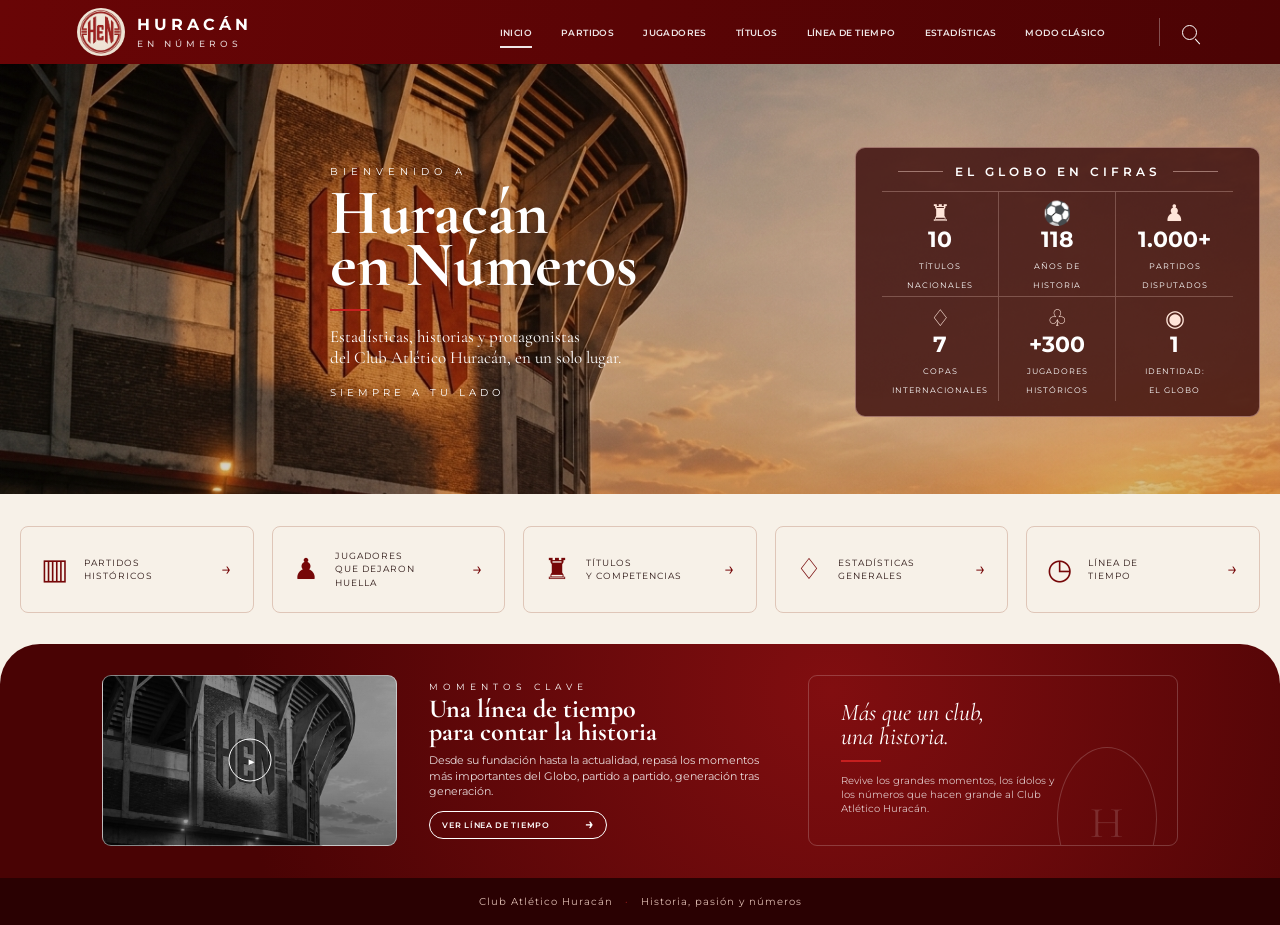
==== index.html @ 490a6d32 "first commit" ====
<!DOCTYPE html>
<html lang="es">
<head>
  <meta charset="UTF-8">
  <meta name="viewport" content="width=device-width, initial-scale=1.0">
  <meta name="description" content="Huracán en Números: estadísticas, historias y protagonistas del Club Atlético Huracán.">
  <title>Huracán en Números</title>
  <link rel="icon" type="image/png" href="img/letra-h.png">
  <link rel="preconnect" href="https://fonts.googleapis.com">
  <link rel="preconnect" href="https://fonts.gstatic.com" crossorigin>
  <link href="https://fonts.googleapis.com/css2?family=Cormorant+Garamond:wght@500;600;700&family=Montserrat:wght@400;500;600;700&display=swap" rel="stylesheet">
  <link rel="stylesheet" href="styles.css">
</head>
<body>
  <header class="site-header">
    <a class="brand" href="#inicio" aria-label="Huracán en Números, inicio">
      <img src="img/LOGO_HEN.jpg" alt="Escudo de Huracán en Números">
      <span>HURACÁN<small>EN NÚMEROS</small></span>
    </a>
    <button class="menu-toggle" type="button" aria-label="Abrir menú" aria-expanded="false">
      <span></span><span></span><span></span>
    </button>
    <nav class="main-nav" aria-label="Navegación principal">
      <a class="active" href="#inicio">Inicio</a>
      <a href="#partidos">Partidos</a>
      <a href="#jugadores">Jugadores</a>
      <a href="#titulos">Títulos</a>
      <a href="#historia">Línea de tiempo</a>
      <a href="#estadisticas">Estadísticas</a>
      <a href="#clasico">Modo clásico</a>
      <button class="search-button" type="button" aria-label="Buscar">
        <span></span>
      </button>
    </nav>
  </header>

  <main>
    <section class="hero" id="inicio">
      <div class="hero-content">
        <div class="welcome">
          <p class="eyebrow">Bienvenido a</p>
          <h1>Huracán<br>en Números</h1>
          <div class="red-rule"></div>
          <p class="hero-copy">Estadísticas, historias y protagonistas<br class="desktop-only"> del Club Atlético Huracán, en un solo lugar.</p>
          <p class="signature">Siempre a tu lado</p>
        </div>
        <div class="numbers-card">
          <div class="card-heading"><span></span><h2>El globo en cifras</h2><span></span></div>
          <div class="stats-grid">
            <div class="stat"><span class="stat-icon">♜</span><strong data-count="10">10</strong><small>Títulos<br>nacionales</small></div>
            <div class="stat"><span class="stat-icon">⚽</span><strong data-count="118">118</strong><small>Años de<br>historia</small></div>
            <div class="stat"><span class="stat-icon">♟</span><strong>1.000+</strong><small>Partidos<br>disputados</small></div>
            <div class="stat"><span class="stat-icon">♢</span><strong data-count="7">7</strong><small>Copas<br>internacionales</small></div>
            <div class="stat"><span class="stat-icon">♧</span><strong>+300</strong><small>Jugadores<br>históricos</small></div>
            <div class="stat"><span class="stat-icon">◉</span><strong>1</strong><small>Identidad:<br>el Globo</small></div>
          </div>
        </div>
      </div>
    </section>

    <section class="quick-links" aria-label="Accesos rápidos">
      <a href="#partidos" id="partidos"><span class="quick-icon">▥</span><span>Partidos<br>históricos</span><b>→</b></a>
      <a href="#jugadores" id="jugadores"><span class="quick-icon">♟</span><span>Jugadores<br>que dejaron huella</span><b>→</b></a>
      <a href="#titulos" id="titulos"><span class="quick-icon">♜</span><span>Títulos<br>y competencias</span><b>→</b></a>
      <a href="#estadisticas" id="estadisticas"><span class="quick-icon">♢</span><span>Estadísticas<br>generales</span><b>→</b></a>
      <a href="#historia" id="historia"><span class="quick-icon">◷</span><span>Línea de<br>tiempo</span><b>→</b></a>
    </section>

    <section class="story-section">
      <div class="story-media" role="img" aria-label="La hinchada de Huracán">
        <div class="play-button" aria-hidden="true">▶</div>
      </div>
      <div class="story-copy">
        <p class="eyebrow">Momentos clave</p>
        <h2>Una línea de tiempo<br>para contar la historia</h2>
        <p>Desde su fundación hasta la actualidad, repasá los momentos más importantes del Globo, partido a partido, generación tras generación.</p>
        <a class="outline-button" href="#historia">Ver línea de tiempo <span>→</span></a>
      </div>
      <aside class="quote-card" id="clasico">
        <p>Más que un club,<br>una historia.</p>
        <div class="red-rule"></div>
        <small>Revive los grandes momentos, los ídolos y los números que hacen grande al Club Atlético Huracán.</small>
        <div class="balloon" aria-hidden="true">H</div>
      </aside>
    </section>
  </main>

  <footer class="site-footer">Club Atlético Huracán <span>·</span> Historia, pasión y números</footer>
  <script src="script.js"></script>
</body>
</html>
---- styles.css ----
:root {
  --red: #760708;
  --deep-red: #450405;
  --cream: #f7f1e8;
  --ink: #2d1715;
  --line: rgba(111, 35, 26, .2);
}

* { box-sizing: border-box; }
html { scroll-behavior: smooth; }
body { min-height: 100vh; margin: 0; display: flex; flex-direction: column; color: var(--ink); background: var(--cream); font-family: Montserrat, sans-serif; overflow-x: hidden; }
main { flex: 1; display: flex; flex-direction: column; }

.site-header { height: 64px; padding: 0 max(6vw, 28px); display: flex; align-items: center; justify-content: space-between; background: linear-gradient(100deg, #690506, #4b0304); color: #fff; position: relative; z-index: 5; }
.brand { color: inherit; display: flex; gap: 12px; align-items: center; text-decoration: none; }
.brand img { width: 48px; height: 48px; border-radius: 50%; object-fit: cover; }
.brand span { font-weight: 700; font-size: 16px; letter-spacing: 4px; }
.brand small { display: block; margin-top: 4px; font-size: 9px; font-weight: 500; letter-spacing: 4px; opacity: .8; }
.main-nav { display: flex; height: 100%; align-items: center; gap: 29px; }
.main-nav a { color: #fff; text-decoration: none; text-transform: uppercase; font-size: 9px; font-weight: 600; letter-spacing: .4px; opacity: .9; height: 100%; display: flex; align-items: center; position: relative; }
.main-nav a.active::after { content: ""; position: absolute; bottom: 16px; left: 0; right: 0; height: 2px; background: #fff; }
.search-button { border: 0; border-left: 1px solid rgba(255,255,255,.3); background: transparent; margin-left: 25px; padding: 0 0 0 22px; width: 44px; height: 28px; }
.search-button span { display: block; width: 15px; height: 15px; border: 1.5px solid #fff; border-radius: 50%; position: relative; }
.search-button span::after { content: ""; width: 7px; height: 1px; background: #fff; position: absolute; right: -5px; bottom: -3px; transform: rotate(48deg); }
.menu-toggle { display: none; }

.hero { min-height: 370px; color: #fff; background: linear-gradient(90deg, rgba(19,4,2,.18), rgba(73,10,4,.22)), url("img/FONDO_HEN.jpg") center 43% / cover; }
.hero-content { max-width: 1140px; min-height: 370px; margin: auto; display: flex; align-items: center; justify-content: space-between; padding: 36px 20px 30px; }
.welcome { margin-left: 25%; }
.eyebrow, .signature { margin: 0; text-transform: uppercase; letter-spacing: 5px; font-size: 10px; }
h1, h2 { font-family: "Cormorant Garamond", serif; }
h1 { line-height: .82; font-size: clamp(52px, 5vw, 68px); margin: 9px 0 17px; }
.red-rule { background: #c61f1f; height: 2px; width: 40px; margin: 0 0 15px; }
.hero-copy { font: 17px/1.25 "Cormorant Garamond", serif; margin: 0 0 18px; }
.signature { font-size: 10px; letter-spacing: 4px; }
.numbers-card { background: rgba(53, 6, 6, .78); border: 1px solid rgba(255, 211, 197, .45); border-radius: 10px; width: 405px; padding: 16px 26px 15px; }
.card-heading { display: flex; align-items: center; gap: 12px; justify-content: center; margin-bottom: 12px; }
.card-heading span { width: 45px; height: 1px; background: rgba(255,220,208,.45); }
.card-heading h2 { font: 600 12px Montserrat, sans-serif; text-transform: uppercase; letter-spacing: 4px; margin: 0; }
.stats-grid { display: grid; grid-template-columns: repeat(3, 1fr); border-top: 1px solid rgba(255,220,208,.28); }
.stat { min-height: 99px; text-align: center; border-right: 1px solid rgba(255,220,208,.25); padding: 9px 6px 4px; }
.stat:nth-child(3n) { border-right: 0; }
.stat:nth-child(n+4) { border-top: 1px solid rgba(255,220,208,.25); }
.stat-icon { display: block; font-size: 23px; line-height: 25px; color: #ffe5d9; }
.stat strong { display: block; font-size: 22px; line-height: 28px; }
.stat small { font-size: 8px; line-height: 1.35; text-transform: uppercase; letter-spacing: 1px; }

.quick-links { display: grid; grid-template-columns: repeat(5, 1fr); gap: 18px; width: 100%; max-width: 1140px; margin: 0 auto; padding: 27px 20px 20px; }
.quick-links a { min-height: 62px; padding: 10px 15px; display: flex; align-items: center; gap: 15px; border: 1px solid #dfc6b8; border-radius: 8px; color: var(--ink); text-decoration: none; text-transform: uppercase; font-size: 9px; line-height: 1.5; letter-spacing: 1px; transition: background .2s, transform .2s; }
.quick-links a:hover { background: #fffaf5; transform: translateY(-2px); }
.quick-icon { font-size: 29px; color: var(--red); }
.quick-links b { color: var(--red); font-size: 18px; margin-left: auto; font-weight: 400; }

.story-section { flex: 1; min-height: 230px; color: #fff; background: radial-gradient(circle at 65% 20%, #810e10, #490304 70%); border-radius: 40px 40px 0 0; padding: 23px max(8vw, 30px) 25px; display: grid; grid-template-columns: 295px 1fr 370px; gap: 32px; align-items: center; overflow: hidden; }
.story-media { height: 164px; border: 1px solid rgba(255,255,255,.5); border-radius: 9px; background: linear-gradient(rgba(0,0,0,.15), rgba(0,0,0,.4)), url("img/FONDO_HEN.jpg") left center / 470px 260px; position: relative; filter: grayscale(1); }
.play-button { position: absolute; width: 43px; height: 43px; border: 1px solid white; border-radius: 50%; top: 50%; left: 50%; transform: translate(-50%,-50%); display: grid; place-items: center; font-size: 14px; padding-left: 3px; }
.story-copy .eyebrow { font-size: 9px; margin-bottom: 5px; }
.story-copy h2 { font-size: 26px; line-height: .92; margin: 0 0 9px; }
.story-copy > p:not(.eyebrow) { font-size: 11px; line-height: 1.4; max-width: 350px; margin: 0 0 12px; opacity: .85; }
.outline-button { display: inline-flex; justify-content: space-between; width: 178px; border: 1px solid #fff; border-radius: 20px; color: #fff; padding: 8px 12px; text-decoration: none; text-transform: uppercase; font-size: 8px; font-weight: 600; letter-spacing: .7px; }
.outline-button span { font-size: 15px; line-height: 8px; }
.quote-card { height: 166px; border: 1px solid rgba(255,255,255,.2); border-radius: 9px; padding: 25px 32px; position: relative; overflow: hidden; }
.quote-card p { font: italic 24px/1 "Cormorant Garamond", serif; margin: 0 0 11px; }
.quote-card .red-rule { margin-bottom: 12px; }
.quote-card small { display: block; max-width: 220px; font-size: 10px; line-height: 1.4; opacity: .75; }
.balloon { position: absolute; right: 20px; bottom: -47px; border: 1px solid rgba(255,255,255,.18); border-radius: 50%; width: 100px; height: 145px; text-align: center; padding-top: 48px; font: 44px "Cormorant Garamond", serif; color: rgba(255,255,255,.15); }
.site-footer { background: #2a0102; color: #dcbab0; text-align: center; font-size: 10px; letter-spacing: 1px; padding: 17px; }
.site-footer span { margin: 0 8px; color: #bd2525; }

@media (max-width: 900px) {
  .main-nav { gap: 15px; }
  .main-nav a { font-size: 8px; }
  .welcome { margin-left: 4%; }
  .story-section { grid-template-columns: minmax(220px, 250px) 1fr; gap: 24px; }
  .quote-card { grid-column: 1 / -1; }
}

@media (max-width: 1100px) {
  .site-header { padding-left: 3vw; padding-right: 3vw; }
  .main-nav { gap: 17px; }
  .search-button { margin-left: 10px; }
  .hero-content { gap: 28px; }
  .welcome { margin-left: 8%; }
  .numbers-card { width: min(405px, 43vw); padding-left: 16px; padding-right: 16px; }
  .card-heading h2 { letter-spacing: 3px; }
  .story-section { padding-left: 5vw; padding-right: 5vw; }
}

@media (max-width: 820px) {
  .site-header { height: 62px; }
  .brand img { width: 44px; height: 44px; }
  .brand span { font-size: 14px; letter-spacing: 3px; }
  .brand small { font-size: 8px; letter-spacing: 3px; }
  .menu-toggle { display: flex; flex-direction: column; gap: 4px; border: 0; background: none; padding: 8px; cursor: pointer; }
  .menu-toggle span { width: 23px; height: 2px; background: white; transition: transform .2s, opacity .2s; }
  .main-nav { position: absolute; top: 62px; left: 0; right: 0; height: auto; display: none; flex-direction: column; background: #500304; padding: 12px 28px 16px; align-items: stretch; gap: 0; box-shadow: 0 10px 18px rgba(0,0,0,.2); }
  .main-nav.open { display: flex; }
  .main-nav a { padding: 13px 0; height: auto; font-size: 10px; border-bottom: 1px solid rgba(255,255,255,.12); }
  .main-nav a.active::after { display: none; }
  .search-button { display: none; }
  .hero { min-height: 600px; }
  .hero-content { min-height: 600px; padding: 42px 6vw 35px; display: grid; grid-template-columns: 1fr minmax(300px, 410px); align-items: center; }
  .welcome { margin-left: 0; }
  h1 { font-size: clamp(47px, 7vw, 64px); }
  .numbers-card { width: 100%; }
  .quick-links { grid-template-columns: repeat(3, 1fr); gap: 12px; padding-left: 5vw; padding-right: 5vw; }
  .quick-links a { gap: 9px; padding: 10px; }
  .quick-links a:last-child { grid-column: auto; }
  .story-section { grid-template-columns: minmax(220px, 34%) 1fr; }
}

@media (max-width: 680px) {
  .site-header { height: 60px; padding: 0 18px; }
  .brand span { font-size: 12px; letter-spacing: 2px; }
  .brand small { font-size: 7px; letter-spacing: 2px; }
  .main-nav { top: 60px; }
  .hero, .hero-content { min-height: 650px; }
  .hero-content { padding: 38px 20px; display: block; }
  .welcome { margin: 0 0 35px; }
  h1 { font-size: 55px; }
  .numbers-card { width: 100%; padding: 14px 10px; }
  .quick-links { grid-template-columns: 1fr 1fr; gap: 10px; padding: 20px 15px; }
  .quick-links a { gap: 8px; padding: 8px; font-size: 8px; }
  .quick-links a:last-child { grid-column: span 2; }
  .story-section { display: block; padding: 24px 20px; border-radius: 24px 24px 0 0; }
  .story-media { margin-bottom: 20px; }
  .story-copy { margin-bottom: 20px; }
  .quote-card { height: 150px; }
}

@media (max-width: 430px) {
  .brand { gap: 8px; }
  .brand img { width: 40px; height: 40px; }
  .brand span { font-size: 11px; letter-spacing: 1.5px; }
  .brand small { font-size: 6px; letter-spacing: 1.5px; }
  .hero, .hero-content { min-height: 690px; }
  .hero-content { padding: 32px 16px 28px; }
  .welcome { margin-bottom: 29px; }
  .eyebrow, .signature { letter-spacing: 3px; font-size: 9px; }
  h1 { font-size: clamp(45px, 14vw, 56px); }
  .hero-copy { font-size: 16px; }
  .desktop-only { display: none; }
  .numbers-card { padding: 12px 5px; }
  .card-heading { gap: 7px; }
  .card-heading span { width: 25px; }
  .card-heading h2 { font-size: 10px; letter-spacing: 2px; }
  .stat { min-height: 92px; padding-left: 2px; padding-right: 2px; }
  .stat-icon { font-size: 20px; }
  .stat strong { font-size: 20px; }
  .stat small { font-size: 7px; letter-spacing: .7px; }
  .quick-links { grid-template-columns: 1fr; }
  .quick-links a, .quick-links a:last-child { grid-column: auto; min-height: 55px; }
  .story-section { padding: 22px 16px; }
  .story-media { height: 180px; background-size: cover; }
  .story-copy h2 { font-size: 25px; }
  .quote-card { padding: 22px; }
  .balloon { right: 8px; }
}

@media (min-width: 821px) and (max-width: 1050px) {
  .site-header { padding-left: 22px; padding-right: 22px; }
  .brand span { font-size: 13px; letter-spacing: 2px; }
  .brand small { font-size: 7px; letter-spacing: 2px; }
  .main-nav { gap: 11px; }
  .main-nav a { font-size: 7px; }
  .search-button { margin-left: 4px; padding-left: 12px; width: 30px; }
}

@media (min-width: 1200px) {
  .hero-content, .quick-links { max-width: 1280px; }
  .hero { min-height: clamp(430px, 44vh, 540px); }
  .hero-content { min-height: clamp(430px, 44vh, 540px); }
  .quick-links {
    min-height: clamp(150px, 15vh, 205px);
    padding-top: clamp(30px, 3.5vh, 48px);
    padding-bottom: clamp(30px, 3.5vh, 48px);
  }
  .quick-links a { min-height: clamp(72px, 7vh, 90px); padding-left: 20px; padding-right: 20px; }
  .story-section {
    min-height: clamp(230px, 26vh, 320px);
    padding-left: max(8vw, 90px);
    padding-right: max(8vw, 90px);
  }
  .story-media, .quote-card { height: clamp(164px, 19vh, 220px); }
}

@media (min-width: 1600px) {
  .hero-content, .quick-links { max-width: 1400px; }
}
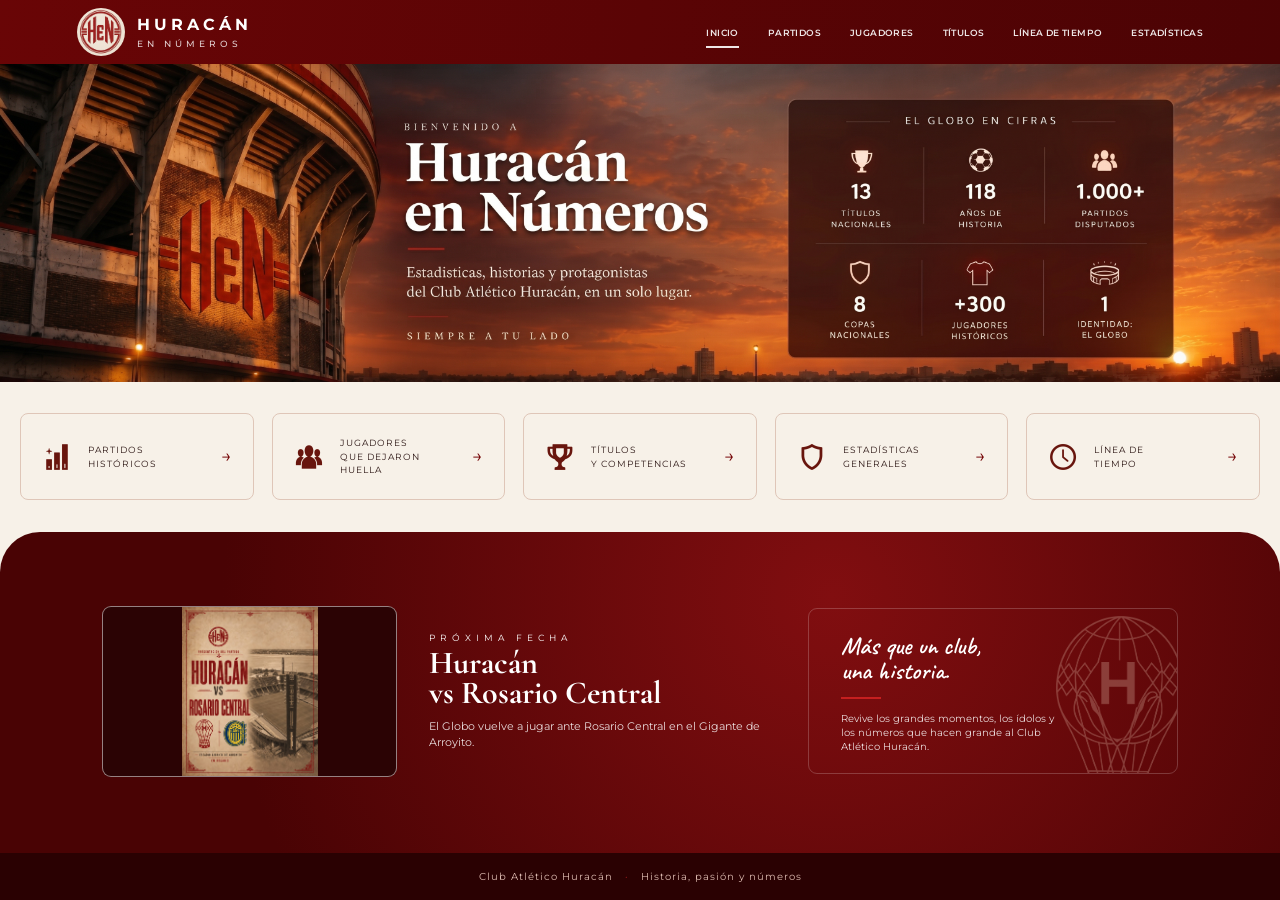
==== commit 1376e6d2: "Add new HTML pages for statistics, players, timeline, matches, and titles sections of the Huracán we" ====
--- a/index.html
+++ b/index.html
@@ -8,7 +8,7 @@
   <link rel="icon" type="image/png" href="img/letra-h.png">
   <link rel="preconnect" href="https://fonts.googleapis.com">
   <link rel="preconnect" href="https://fonts.gstatic.com" crossorigin>
-  <link href="https://fonts.googleapis.com/css2?family=Cormorant+Garamond:wght@500;600;700&family=Montserrat:wght@400;500;600;700&display=swap" rel="stylesheet">
+  <link href="https://fonts.googleapis.com/css2?family=Caveat:wght@500;600&family=Cormorant+Garamond:wght@500;600;700&family=Montserrat:wght@400;500;600;700&display=swap" rel="stylesheet">
   <link rel="stylesheet" href="styles.css">
 </head>
 <body>
@@ -22,65 +22,41 @@
     </button>
     <nav class="main-nav" aria-label="Navegación principal">
       <a class="active" href="#inicio">Inicio</a>
-      <a href="#partidos">Partidos</a>
-      <a href="#jugadores">Jugadores</a>
-      <a href="#titulos">Títulos</a>
-      <a href="#historia">Línea de tiempo</a>
-      <a href="#estadisticas">Estadísticas</a>
-      <a href="#clasico">Modo clásico</a>
-      <button class="search-button" type="button" aria-label="Buscar">
-        <span></span>
-      </button>
+      <a href="screens/partidos.html">Partidos</a>
+      <a href="screens/jugadores.html">Jugadores</a>
+      <a href="screens/titulos.html">Títulos</a>
+      <a href="screens/linea-tiempo.html">Línea de tiempo</a>
+      <a href="screens/estadisticas.html">Estadísticas</a>
     </nav>
   </header>
 
   <main>
     <section class="hero" id="inicio">
-      <div class="hero-content">
-        <div class="welcome">
-          <p class="eyebrow">Bienvenido a</p>
-          <h1>Huracán<br>en Números</h1>
-          <div class="red-rule"></div>
-          <p class="hero-copy">Estadísticas, historias y protagonistas<br class="desktop-only"> del Club Atlético Huracán, en un solo lugar.</p>
-          <p class="signature">Siempre a tu lado</p>
-        </div>
-        <div class="numbers-card">
-          <div class="card-heading"><span></span><h2>El globo en cifras</h2><span></span></div>
-          <div class="stats-grid">
-            <div class="stat"><span class="stat-icon">♜</span><strong data-count="10">10</strong><small>Títulos<br>nacionales</small></div>
-            <div class="stat"><span class="stat-icon">⚽</span><strong data-count="118">118</strong><small>Años de<br>historia</small></div>
-            <div class="stat"><span class="stat-icon">♟</span><strong>1.000+</strong><small>Partidos<br>disputados</small></div>
-            <div class="stat"><span class="stat-icon">♢</span><strong data-count="7">7</strong><small>Copas<br>internacionales</small></div>
-            <div class="stat"><span class="stat-icon">♧</span><strong>+300</strong><small>Jugadores<br>históricos</small></div>
-            <div class="stat"><span class="stat-icon">◉</span><strong>1</strong><small>Identidad:<br>el Globo</small></div>
-          </div>
-        </div>
-      </div>
+      <img class="hero-image" src="img/Prueba fondo.jfif" alt="Huracán en Números: bienvenida y estadísticas del Club Atlético Huracán">
     </section>
 
     <section class="quick-links" aria-label="Accesos rápidos">
-      <a href="#partidos" id="partidos"><span class="quick-icon">▥</span><span>Partidos<br>históricos</span><b>→</b></a>
-      <a href="#jugadores" id="jugadores"><span class="quick-icon">♟</span><span>Jugadores<br>que dejaron huella</span><b>→</b></a>
-      <a href="#titulos" id="titulos"><span class="quick-icon">♜</span><span>Títulos<br>y competencias</span><b>→</b></a>
-      <a href="#estadisticas" id="estadisticas"><span class="quick-icon">♢</span><span>Estadísticas<br>generales</span><b>→</b></a>
-      <a href="#historia" id="historia"><span class="quick-icon">◷</span><span>Línea de<br>tiempo</span><b>→</b></a>
+      <a href="screens/partidos.html" id="partidos"><span class="quick-icon"><img src="img/icono/Partidos Históricos (PNG transparente).png" alt=""></span><span>Partidos<br>históricos</span><b>→</b></a>
+      <a href="screens/jugadores.html" id="jugadores"><span class="quick-icon"><img src="img/icono/Jugadores que dejaron huella (PNG transparente).png" alt=""></span><span>Jugadores<br>que dejaron huella</span><b>→</b></a>
+      <a href="screens/titulos.html" id="titulos"><span class="quick-icon"><img src="img/icono/Títulos y Competencias (PNG transparente).png" alt=""></span><span>Títulos<br>y competencias</span><b>→</b></a>
+      <a href="screens/estadisticas.html" id="estadisticas"><span class="quick-icon"><img src="img/icono/Estadísticas Generales (PNG transparente).png" alt=""></span><span>Estadísticas<br>generales</span><b>→</b></a>
+      <a href="screens/linea-tiempo.html" id="historia"><span class="quick-icon"><img src="img/icono/Línea de Tiempo (PNG transparente).png" alt=""></span><span>Línea de<br>tiempo</span><b>→</b></a>
     </section>
 
-    <section class="story-section">
-      <div class="story-media" role="img" aria-label="La hinchada de Huracán">
-        <div class="play-button" aria-hidden="true">▶</div>
+    <section class="next-match" id="proxima-fecha">
+      <div class="next-match-media">
+        <img src="img/partidos/Rosario_V.jpeg" alt="Huracán vs Rosario Central en el Gigante de Arroyito">
       </div>
-      <div class="story-copy">
-        <p class="eyebrow">Momentos clave</p>
-        <h2>Una línea de tiempo<br>para contar la historia</h2>
-        <p>Desde su fundación hasta la actualidad, repasá los momentos más importantes del Globo, partido a partido, generación tras generación.</p>
-        <a class="outline-button" href="#historia">Ver línea de tiempo <span>→</span></a>
+      <div class="next-match-copy">
+        <p class="eyebrow">Próxima fecha</p>
+        <h2>Huracán<br>vs Rosario Central</h2>
+        <p>El Globo vuelve a jugar ante Rosario Central en el Gigante de Arroyito.</p>
       </div>
       <aside class="quote-card" id="clasico">
         <p>Más que un club,<br>una historia.</p>
         <div class="red-rule"></div>
         <small>Revive los grandes momentos, los ídolos y los números que hacen grande al Club Atlético Huracán.</small>
-        <div class="balloon" aria-hidden="true">H</div>
+        <img class="balloon-image" src="img/globo/Globo recortada al borde y con fondo transparente.png" alt="" aria-hidden="true">
       </aside>
     </section>
   </main>
--- a/styles.css
+++ b/styles.css
@@ -24,54 +24,49 @@
 .search-button span::after { content: ""; width: 7px; height: 1px; background: #fff; position: absolute; right: -5px; bottom: -3px; transform: rotate(48deg); }
 .menu-toggle { display: none; }
 
-.hero { min-height: 370px; color: #fff; background: linear-gradient(90deg, rgba(19,4,2,.18), rgba(73,10,4,.22)), url("img/FONDO_HEN.jpg") center 43% / cover; }
-.hero-content { max-width: 1140px; min-height: 370px; margin: auto; display: flex; align-items: center; justify-content: space-between; padding: 36px 20px 30px; }
-.welcome { margin-left: 25%; }
-.eyebrow, .signature { margin: 0; text-transform: uppercase; letter-spacing: 5px; font-size: 10px; }
-h1, h2 { font-family: "Cormorant Garamond", serif; }
-h1 { line-height: .82; font-size: clamp(52px, 5vw, 68px); margin: 9px 0 17px; }
+.hero { background: #230303; }
+.hero-image { width: 100%; height: auto; display: block; }
+.eyebrow { margin: 0; text-transform: uppercase; letter-spacing: 5px; font-size: 10px; }
+h2 { font-family: "Cormorant Garamond", serif; }
 .red-rule { background: #c61f1f; height: 2px; width: 40px; margin: 0 0 15px; }
-.hero-copy { font: 17px/1.25 "Cormorant Garamond", serif; margin: 0 0 18px; }
-.signature { font-size: 10px; letter-spacing: 4px; }
-.numbers-card { background: rgba(53, 6, 6, .78); border: 1px solid rgba(255, 211, 197, .45); border-radius: 10px; width: 405px; padding: 16px 26px 15px; }
-.card-heading { display: flex; align-items: center; gap: 12px; justify-content: center; margin-bottom: 12px; }
-.card-heading span { width: 45px; height: 1px; background: rgba(255,220,208,.45); }
-.card-heading h2 { font: 600 12px Montserrat, sans-serif; text-transform: uppercase; letter-spacing: 4px; margin: 0; }
-.stats-grid { display: grid; grid-template-columns: repeat(3, 1fr); border-top: 1px solid rgba(255,220,208,.28); }
-.stat { min-height: 99px; text-align: center; border-right: 1px solid rgba(255,220,208,.25); padding: 9px 6px 4px; }
-.stat:nth-child(3n) { border-right: 0; }
-.stat:nth-child(n+4) { border-top: 1px solid rgba(255,220,208,.25); }
-.stat-icon { display: block; font-size: 23px; line-height: 25px; color: #ffe5d9; }
-.stat strong { display: block; font-size: 22px; line-height: 28px; }
-.stat small { font-size: 8px; line-height: 1.35; text-transform: uppercase; letter-spacing: 1px; }
 
 .quick-links { display: grid; grid-template-columns: repeat(5, 1fr); gap: 18px; width: 100%; max-width: 1140px; margin: 0 auto; padding: 27px 20px 20px; }
 .quick-links a { min-height: 62px; padding: 10px 15px; display: flex; align-items: center; gap: 15px; border: 1px solid #dfc6b8; border-radius: 8px; color: var(--ink); text-decoration: none; text-transform: uppercase; font-size: 9px; line-height: 1.5; letter-spacing: 1px; transition: background .2s, transform .2s; }
 .quick-links a:hover { background: #fffaf5; transform: translateY(-2px); }
-.quick-icon { font-size: 29px; color: var(--red); }
+.quick-icon { width: 32px; height: 32px; display: grid; place-items: center; flex: 0 0 32px; }
+.quick-icon img { width: 32px; height: 32px; object-fit: contain; }
 .quick-links b { color: var(--red); font-size: 18px; margin-left: auto; font-weight: 400; }
 
-.story-section { flex: 1; min-height: 230px; color: #fff; background: radial-gradient(circle at 65% 20%, #810e10, #490304 70%); border-radius: 40px 40px 0 0; padding: 23px max(8vw, 30px) 25px; display: grid; grid-template-columns: 295px 1fr 370px; gap: 32px; align-items: center; overflow: hidden; }
-.story-media { height: 164px; border: 1px solid rgba(255,255,255,.5); border-radius: 9px; background: linear-gradient(rgba(0,0,0,.15), rgba(0,0,0,.4)), url("img/FONDO_HEN.jpg") left center / 470px 260px; position: relative; filter: grayscale(1); }
-.play-button { position: absolute; width: 43px; height: 43px; border: 1px solid white; border-radius: 50%; top: 50%; left: 50%; transform: translate(-50%,-50%); display: grid; place-items: center; font-size: 14px; padding-left: 3px; }
-.story-copy .eyebrow { font-size: 9px; margin-bottom: 5px; }
-.story-copy h2 { font-size: 26px; line-height: .92; margin: 0 0 9px; }
-.story-copy > p:not(.eyebrow) { font-size: 11px; line-height: 1.4; max-width: 350px; margin: 0 0 12px; opacity: .85; }
+.next-match { flex: 1; min-height: 230px; color: #fff; background: radial-gradient(circle at 65% 20%, #810e10, #490304 70%); border-radius: 40px 40px 0 0; padding: 23px max(8vw, 30px) 25px; display: grid; grid-template-columns: 295px 1fr 370px; gap: 32px; align-items: center; overflow: hidden; }
+.next-match-media { height: 205px; border: 1px solid rgba(255,255,255,.5); border-radius: 9px; overflow: hidden; background: #2b0304; }
+.next-match-media img { width: 100%; height: 100%; display: block; object-fit: contain; object-position: center; }
+.next-match-copy .eyebrow { font-size: 9px; margin-bottom: 5px; }
+.next-match-copy h2 { font-size: 32px; line-height: .92; margin: 0 0 12px; }
+.next-match-copy > p:not(.eyebrow) { font-size: 11px; line-height: 1.4; max-width: 350px; margin: 0; opacity: .85; }
+.quote-card { height: 166px; border: 1px solid rgba(255,255,255,.2); border-radius: 9px; padding: 25px 32px; position: relative; overflow: hidden; }
+.quote-card p { position: relative; z-index: 1; font: 600 25px/1 "Caveat", cursive; margin: 0 0 13px; max-width: 205px; }
+.quote-card .red-rule { position: relative; z-index: 1; margin-bottom: 13px; }
+.quote-card small { position: relative; z-index: 1; display: block; max-width: 220px; font-size: 10px; line-height: 1.4; opacity: .85; }
+.balloon-image { position: absolute; z-index: 0; right: -10px; bottom: -56px; width: 135px; height: 218px; object-fit: contain; opacity: .34; }
 .outline-button { display: inline-flex; justify-content: space-between; width: 178px; border: 1px solid #fff; border-radius: 20px; color: #fff; padding: 8px 12px; text-decoration: none; text-transform: uppercase; font-size: 8px; font-weight: 600; letter-spacing: .7px; }
 .outline-button span { font-size: 15px; line-height: 8px; }
-.quote-card { height: 166px; border: 1px solid rgba(255,255,255,.2); border-radius: 9px; padding: 25px 32px; position: relative; overflow: hidden; }
-.quote-card p { font: italic 24px/1 "Cormorant Garamond", serif; margin: 0 0 11px; }
-.quote-card .red-rule { margin-bottom: 12px; }
-.quote-card small { display: block; max-width: 220px; font-size: 10px; line-height: 1.4; opacity: .75; }
-.balloon { position: absolute; right: 20px; bottom: -47px; border: 1px solid rgba(255,255,255,.18); border-radius: 50%; width: 100px; height: 145px; text-align: center; padding-top: 48px; font: 44px "Cormorant Garamond", serif; color: rgba(255,255,255,.15); }
 .site-footer { background: #2a0102; color: #dcbab0; text-align: center; font-size: 10px; letter-spacing: 1px; padding: 17px; }
 .site-footer span { margin: 0 8px; color: #bd2525; }
+
+.development-main { min-height: calc(100vh - 128px); }
+.development-page { flex: 1; display: grid; place-items: center; padding: 50px 20px; background: radial-gradient(circle at 50% 15%, #fffaf5, var(--cream) 72%); }
+.development-card { width: min(700px, 100%); min-height: 390px; padding: 48px 40px; display: flex; flex-direction: column; align-items: center; justify-content: center; text-align: center; border: 1px solid #dfc6b8; border-radius: 18px; background: rgba(255,255,255,.58); box-shadow: 0 18px 45px rgba(69,4,5,.12); }
+.development-icon { width: 92px; height: 92px; margin-bottom: 22px; object-fit: contain; }
+.development-card .eyebrow { color: var(--red); font-size: 9px; margin-bottom: 12px; }
+.development-card h1 { margin: 0 0 14px; color: var(--deep-red); font: 700 clamp(38px, 6vw, 66px)/.9 "Cormorant Garamond", serif; }
+.development-card p:not(.eyebrow) { max-width: 470px; margin: 0; color: #6a4b45; font: 18px/1.35 "Cormorant Garamond", serif; }
+.development-back { display: inline-flex; margin-top: 28px; padding: 10px 18px; border: 1px solid var(--red); border-radius: 22px; color: var(--red); text-decoration: none; text-transform: uppercase; font-size: 9px; font-weight: 700; letter-spacing: 1px; }
+.development-back:hover { background: var(--red); color: #fff; }
 
 @media (max-width: 900px) {
   .main-nav { gap: 15px; }
   .main-nav a { font-size: 8px; }
-  .welcome { margin-left: 4%; }
-  .story-section { grid-template-columns: minmax(220px, 250px) 1fr; gap: 24px; }
+  .next-match { grid-template-columns: minmax(220px, 250px) 1fr; gap: 24px; }
   .quote-card { grid-column: 1 / -1; }
 }
 
@@ -79,11 +74,7 @@
   .site-header { padding-left: 3vw; padding-right: 3vw; }
   .main-nav { gap: 17px; }
   .search-button { margin-left: 10px; }
-  .hero-content { gap: 28px; }
-  .welcome { margin-left: 8%; }
-  .numbers-card { width: min(405px, 43vw); padding-left: 16px; padding-right: 16px; }
-  .card-heading h2 { letter-spacing: 3px; }
-  .story-section { padding-left: 5vw; padding-right: 5vw; }
+  .next-match { padding-left: 5vw; padding-right: 5vw; }
 }
 
 @media (max-width: 820px) {
@@ -98,15 +89,12 @@
   .main-nav a { padding: 13px 0; height: auto; font-size: 10px; border-bottom: 1px solid rgba(255,255,255,.12); }
   .main-nav a.active::after { display: none; }
   .search-button { display: none; }
-  .hero { min-height: 600px; }
-  .hero-content { min-height: 600px; padding: 42px 6vw 35px; display: grid; grid-template-columns: 1fr minmax(300px, 410px); align-items: center; }
-  .welcome { margin-left: 0; }
-  h1 { font-size: clamp(47px, 7vw, 64px); }
-  .numbers-card { width: 100%; }
+  .development-page { padding: 30px 16px; }
+  .development-card { min-height: 350px; padding: 36px 24px; }
   .quick-links { grid-template-columns: repeat(3, 1fr); gap: 12px; padding-left: 5vw; padding-right: 5vw; }
   .quick-links a { gap: 9px; padding: 10px; }
   .quick-links a:last-child { grid-column: auto; }
-  .story-section { grid-template-columns: minmax(220px, 34%) 1fr; }
+  .next-match { grid-template-columns: minmax(220px, 34%) 1fr; }
 }
 
 @media (max-width: 680px) {
@@ -114,17 +102,12 @@
   .brand span { font-size: 12px; letter-spacing: 2px; }
   .brand small { font-size: 7px; letter-spacing: 2px; }
   .main-nav { top: 60px; }
-  .hero, .hero-content { min-height: 650px; }
-  .hero-content { padding: 38px 20px; display: block; }
-  .welcome { margin: 0 0 35px; }
-  h1 { font-size: 55px; }
-  .numbers-card { width: 100%; padding: 14px 10px; }
   .quick-links { grid-template-columns: 1fr 1fr; gap: 10px; padding: 20px 15px; }
   .quick-links a { gap: 8px; padding: 8px; font-size: 8px; }
   .quick-links a:last-child { grid-column: span 2; }
-  .story-section { display: block; padding: 24px 20px; border-radius: 24px 24px 0 0; }
-  .story-media { margin-bottom: 20px; }
-  .story-copy { margin-bottom: 20px; }
+  .next-match { display: block; padding: 24px 20px; border-radius: 24px 24px 0 0; }
+  .next-match-media { margin-bottom: 20px; }
+  .next-match-copy { margin-bottom: 20px; }
   .quote-card { height: 150px; }
 }
 
@@ -133,28 +116,13 @@
   .brand img { width: 40px; height: 40px; }
   .brand span { font-size: 11px; letter-spacing: 1.5px; }
   .brand small { font-size: 6px; letter-spacing: 1.5px; }
-  .hero, .hero-content { min-height: 690px; }
-  .hero-content { padding: 32px 16px 28px; }
-  .welcome { margin-bottom: 29px; }
-  .eyebrow, .signature { letter-spacing: 3px; font-size: 9px; }
-  h1 { font-size: clamp(45px, 14vw, 56px); }
-  .hero-copy { font-size: 16px; }
-  .desktop-only { display: none; }
-  .numbers-card { padding: 12px 5px; }
-  .card-heading { gap: 7px; }
-  .card-heading span { width: 25px; }
-  .card-heading h2 { font-size: 10px; letter-spacing: 2px; }
-  .stat { min-height: 92px; padding-left: 2px; padding-right: 2px; }
-  .stat-icon { font-size: 20px; }
-  .stat strong { font-size: 20px; }
-  .stat small { font-size: 7px; letter-spacing: .7px; }
   .quick-links { grid-template-columns: 1fr; }
   .quick-links a, .quick-links a:last-child { grid-column: auto; min-height: 55px; }
-  .story-section { padding: 22px 16px; }
-  .story-media { height: 180px; background-size: cover; }
-  .story-copy h2 { font-size: 25px; }
+  .next-match { padding: 22px 16px; }
+  .next-match-media { height: 260px; }
+  .next-match-copy h2 { font-size: 28px; }
   .quote-card { padding: 22px; }
-  .balloon { right: 8px; }
+  .balloon-image { right: -18px; bottom: -43px; width: 125px; height: 195px; opacity: .34; }
 }
 
 @media (min-width: 821px) and (max-width: 1050px) {
@@ -167,23 +135,21 @@
 }
 
 @media (min-width: 1200px) {
-  .hero-content, .quick-links { max-width: 1280px; }
-  .hero { min-height: clamp(430px, 44vh, 540px); }
-  .hero-content { min-height: clamp(430px, 44vh, 540px); }
+  .quick-links { max-width: 1280px; }
   .quick-links {
     min-height: clamp(150px, 15vh, 205px);
     padding-top: clamp(30px, 3.5vh, 48px);
     padding-bottom: clamp(30px, 3.5vh, 48px);
   }
   .quick-links a { min-height: clamp(72px, 7vh, 90px); padding-left: 20px; padding-right: 20px; }
-  .story-section {
+  .next-match {
     min-height: clamp(230px, 26vh, 320px);
     padding-left: max(8vw, 90px);
     padding-right: max(8vw, 90px);
   }
-  .story-media, .quote-card { height: clamp(164px, 19vh, 220px); }
+  .next-match-media { height: clamp(164px, 19vh, 220px); }
 }
 
 @media (min-width: 1600px) {
-  .hero-content, .quick-links { max-width: 1400px; }
+  .quick-links { max-width: 1400px; }
 }
